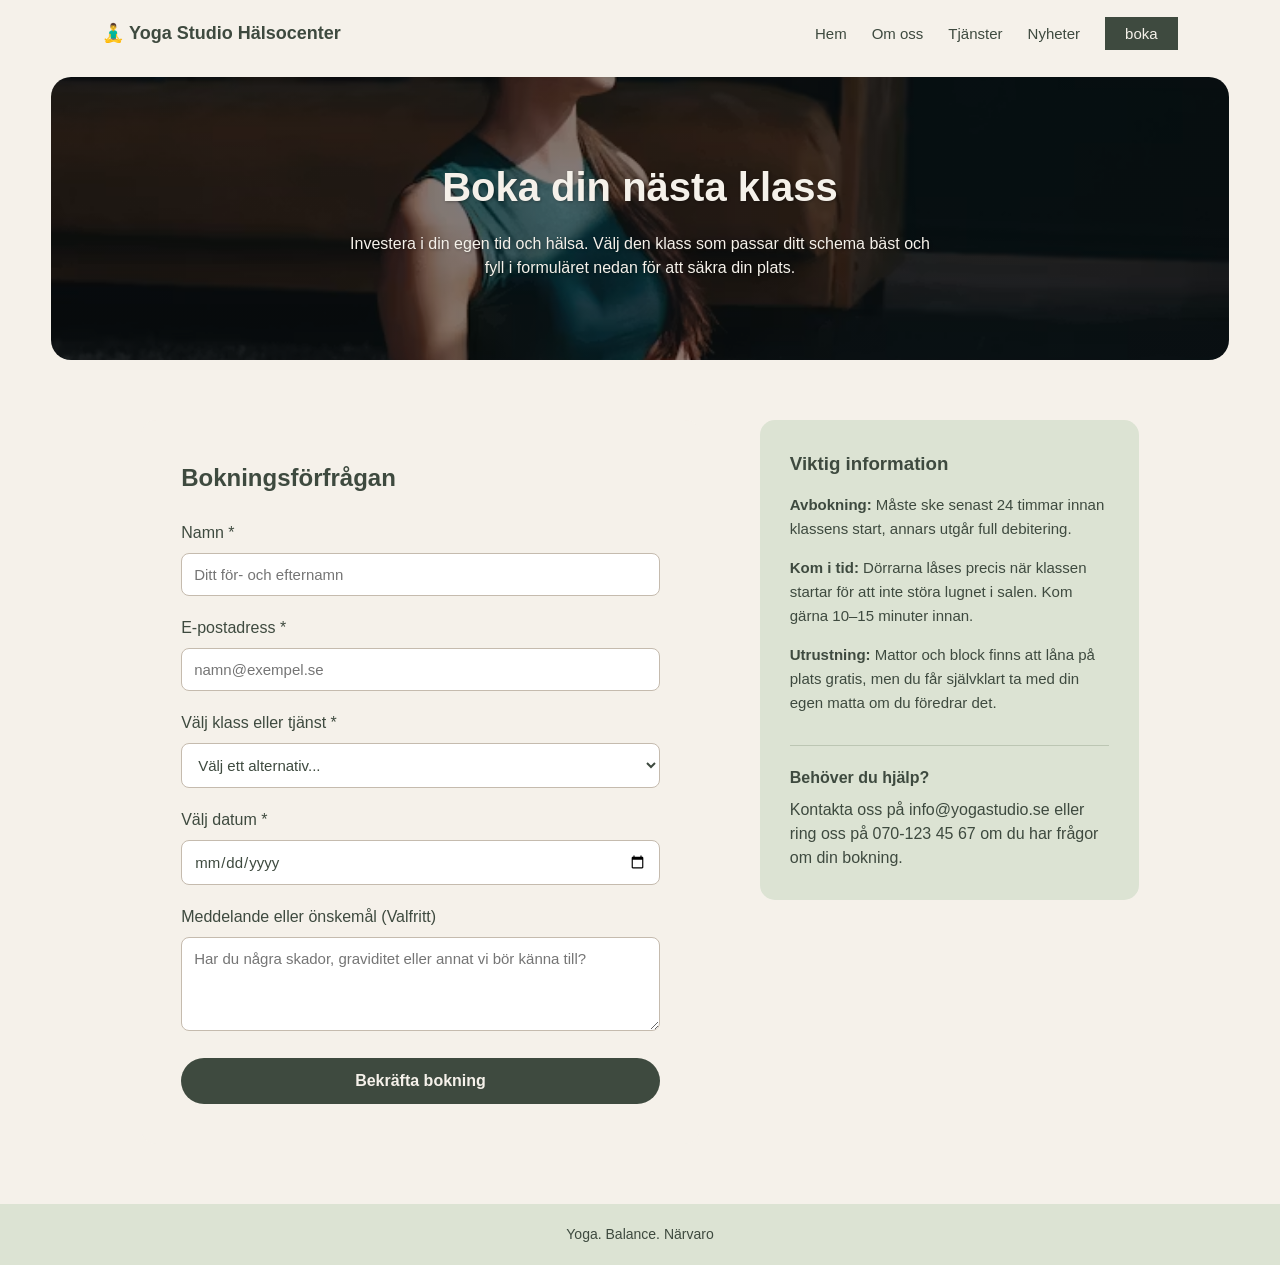
==== boka.html @ 3a4fafd0 "design för boka sidan med html, css och bilder" ====
<!DOCTYPE html>
<html lang="sv">
<head>
    <meta charset="UTF-8">
    <meta name="viewport" content="width=device-width, initial-scale=1.0">
    <title>Boka klass - Yoga Studio</title>
    <link rel="stylesheet" href="style.css">
</head>
<body>

    <!-- HEADER (Samma som tidigare) -->
    <header class="main-header">
        <div class="logo">🧘‍♂️ Yoga Studio Hälsocenter</div>
        <nav class="main-nav">
            <div class="menu-toggle">☰</div>
            <ul class="nav-links">
                <li><a href="index.html">Hem</a></li>
                <li><a href="om-oss.html">Om oss</a></li>
                <li><a href="tjanster.html">Tjänster</a></li>
                <li><a href="nyheter.html">Nyheter</a></li>
                <li><a href="boka.html" class="btn-boka active">boka</a></li>
            </ul>
        </nav>
    </header>

    <!-- UNIK HERO-SEKTION FÖR BOKNING -->
    <section class="booking-page-hero">
        <div class="booking-hero-content">
            <h1>Boka din nästa klass</h1>
            <p>Investera i din egen tid och hälsa. Välj den klass som passar ditt schema bäst och fyll i formuläret nedan för att säkra din plats.</p>
        </div>
    </section>

    <!-- BOKNINGSFORMULÄR & INFORMATION -->
    <section class="booking-section">
        <div class="booking-container">
            
            <!-- VÄNSTERKOLUMN: FORMULÄR -->
            <div class="booking-form-wrapper">
                <h2>Bokningsförfrågan</h2>
                <form action="#" method="POST" class="booking-form">
                    
                    <div class="form-group">
                        <label for="name">Namn *</label>
                        <input type="text" id="name" name="name" placeholder="Ditt för- och efternamn" required>
                    </div>

                    <div class="form-group">
                        <label for="email">E-postadress *</label>
                        <input type="email" id="email" name="email" placeholder="namn@exempel.se" required>
                    </div>

                    <div class="form-group">
                        <label for="class-select">Välj klass eller tjänst *</label>
                        <select id="class-select" name="class" required>
                            <option value="" disabled selected>Välj ett alternativ...</option>
                            <option value="vinyasa">Vinyasa Flow (150 kr)</option>
                            <option value="yin">Yin Yoga & Meditation (150 kr)</option>
                            <option value="privat">Privat Yogalektion (750 kr)</option>
                            <option value="workshop">Höst-Retreat / Workshop</option>
                        </select>
                    </div>

                    <div class="form-group">
                        <label for="date">Välj datum *</label>
                        <input type="date" id="date" name="date" required>
                    </div>

                    <div class="form-group">
                        <label for="message">Meddelande eller önskemål (Valfritt)</label>
                        <textarea id="message" name="message" rows="4" placeholder="Har du några skador, graviditet eller annat vi bör känna till?"></textarea>
                    </div>

                    <button type="submit" class="btn-submit">Bekräfta bokning</button>
                </form>
            </div>

            <!-- HÖGERKOLUMN: PRAKTISK INFO -->
            <div class="booking-info">
                <h3>Viktig information</h3>
                <ul class="info-list">
                    <li><strong>Avbokning:</strong> Måste ske senast 24 timmar innan klassens start, annars utgår full debitering.</li>
                    <li><strong>Kom i tid:</strong> Dörrarna låses precis när klassen startar för att inte störa lugnet i salen. Kom gärna 10–15 minuter innan.</li>
                    <li><strong>Utrustning:</strong> Mattor och block finns att låna på plats gratis, men du får självklart ta med din egen matta om du föredrar det.</li>
                </ul>
                
                <div class="contact-box">
                    <h4>Behöver du hjälp?</h4>
                    <p>Kontakta oss på info@yogastudio.se eller ring oss på 070-123 45 67 om du har frågor om din bokning.</p>
                </div>
            </div>

        </div>
    </section>

    <!-- FOOTER -->
    <footer class="main-footer">
        <p>Yoga. Balance. Närvaro</p>
    </footer>

</body>
</html>
---- style.css ----
/*  GRUNDSTYLING desktop läge */
* {
    margin: 0;
    padding: 0;
    box-sizing: border-box;
}

body {
    font-family: 'Arial', sans-serif;
    background-color: #F5F1EA; 
    color: #3E4A3F;           
    line-height: 1.5;
    display: flex;
    flex-direction: column;
    min-height: 100vh; 
}
/*  2. HEADER & NAVIGATION */
.main-header {
    display: flex;
    justify-content: space-between;
    align-items: center;
    padding: 20px 8%;
    background-color: #F5F1EA;
}

.logo {
    font-size: 18px;
    font-weight: bold;
}

.nav-links {
    display: flex;
    list-style: none;
    align-items: center;
}

.nav-links li {
    margin-left: 25px;
}

.nav-links a {
    text-decoration: none;
    color: #3E4A3F;
    font-size: 15px;
}

.btn-boka {
    background-color: #3E4A3F; 
    color: #F5F1EA !important;
    padding: 8px 20px;
    text-transform: lowercase;
}

.menu-toggle {
    display: none;
    font-size: 24px;
    cursor: pointer;
}

/*  3. HERO-SEKTION  */
.hero-section {
    padding: 10px 4% 40px 4%;
}

.hero-container {
    background-image: linear-gradient(rgba(0, 0, 0, 0.4), rgba(0, 0, 0, 0.4)), url('./bilder/hero-bg.avif');
    background-position: center;
    background-size: cover;
    background-repeat: no-repeat;
    border-radius: 20px;       
    padding: 100px 40px;    
    text-align: center;
}

.hero-container h1 {
    font-size: 42px;
    margin-bottom: 20px;
    color: #F5F1EA; 
    text-shadow: 1px 1px 3px rgba(0, 0, 0, 0.3); /* Ger texten lite extra skärpa */
}

.hero-container p {
    font-size: 18px;
    max-width: 600px;
    margin: 0 auto 35px auto;
    color: #F5F1EA; 
    text-shadow: 1px 1px 3px rgba(0, 0, 0, 0.3);
}

.btn-hero {
    display: inline-block;
    background-color: #7B8A65; 
    color: #F5F1EA;
    padding: 6px 20px;
    text-decoration: none;
    font-size: 12px;
    text-transform: lowercase;
}

/* 4. KORT & LAYOUT (Gemensam för Event och Nyheter) */
.scroll-container {
    display: flex;
    justify-content: center;
    gap: 30px;
    max-width: 1200px;
    margin: 0 auto;
    padding: 0 4%;
}

/* Event-kort */
.events-section {
    padding: 30px 0;
}

.event-card {
    background-color: #DCE3D3; 
    padding: 30px 20px;
    flex: 1;
    max-width: 300px;
    text-align: center; /* Centrerar texten inuti kortet */
}

.circle-icon {
    width: 80px;  
    height: 80px;
    margin: 0 auto 20px auto;
    border-radius: 50%;
    overflow: hidden; 
    border: 2px solid #3E4A3F; 
}

.circle-icon img {
    width: 100%;
    height: 100%;
    object-fit: cover; /* Ser till att bilden fyller ut cirkeln perfekt utan att tryckas ihop */
    display: block;
}

.event-card h3, .news-card h3 {
    font-size: 18px;
    margin-bottom: 10px;
}

.event-card p, .news-card p {
    font-size: 13px;
    margin-bottom: 15px;
}

.arrow-link {
    color: #3E4A3F;
    text-decoration: none;
    font-size: 14px;
    font-weight: bold;
}

/* Nyhetskort */
.news-section {
    padding: 40px 0;
}

.news-section h2 {
    padding-left: 8%;
    margin-bottom: 25px;
    font-size: 24px;
}

.news-card {
    background-color: #DCE3D3;
    padding: 20px;
    border-radius: 15px; /* Rundade hörn på nyhetskorten */
    flex: 1;
    max-width: 300px;
}


.image-container {
    background-color: #3E4A3F; 
    height: 160px;
    border-radius: 10px;       
    margin-bottom: 15px;
    overflow: hidden;        
}

.image-container img {
    width: 100%;
    height: 100%;
    border-radius: 20px;
    object-fit: cover;         /* Beskär bilden perfekt i rektangeln utan att töja ut den */
    display: block;
}
.meta {
    display: flex;
    justify-content: space-between;
    font-size: 11px;
    color: #666;
    margin-bottom: 10px;

}

/* 5. FOOTER*/
.main-footer {
    background-color: #DCE3D3;
    text-align: center;
    padding: 20px;
    font-size: 14px;
    margin-top: auto; 
}



/*  UNDERSIDOR: TJÄNSTER */
.services-page-hero {
    padding: 10px 4% 40px 4%;
}

.services-hero-content {
    background-image: linear-gradient(rgba(0, 0, 0, 0.45), rgba(0, 0, 0, 0.45)), url('bilder/tjanster-bg.avif');
    background-position: center;
    background-size: cover;
    background-repeat: no-repeat;
    border-radius: 20px;
    padding: 80px 40px;
    text-align: center;
}

.services-hero-content h1 {
    color: #F5F1EA;
    font-size: 40px;
    text-shadow: 1px 1px 3px rgba(0, 0, 0, 0.3);
    margin-bottom: 15px;
}

.services-hero-content p {
    color: #F5F1EA;
    font-size: 16px;
    text-shadow: 1px 1px 3px rgba(0, 0, 0, 0.3);
    max-width: 600px;
    margin: 0 auto;
}

.services-container {
    max-width: 1000px;
    margin: 0 auto;
    padding: 0 4%;
}

.service-row {
    display: flex;
    align-items: center;
    gap: 50px;
    margin-bottom: 60px;
}

/* Det här tricket gör att varannat kort spegelvänds på datorn! */
.service-row.reverse {
    flex-direction: row-reverse;
}

.service-image {
    flex: 1;
    height: 300px;
    border-radius: 15px;
    overflow: hidden;
}

.service-image img {
    width: 100%;
    height: 100%;
    object-fit: cover;
}

.service-text {
    flex: 1;
}

.service-text h2 {
    font-size: 26px;
    margin-bottom: 10px;
}

.price {
    font-weight: bold;
    color: #7B8A65;
    margin-bottom: 15px;
}




/*  UNDERSIDOR: OM OSS  */
.about-page-hero {
    padding: 10px 4% 40px 4%;
}

.about-hero-content {
    background-image: linear-gradient(rgba(0, 0, 0, 0.45), rgba(0, 0, 0, 0.45)), url('./bilder/about_oss_hero_image.avif');
    background-position: center;
    background-size: cover;
    background-repeat: no-repeat;
    border-radius: 20px; 
    padding: 80px 40px;
    text-align: center;
}

.about-hero-content h1 {
    color: #F5F1EA;
    font-size: 40px;
    text-shadow: 1px 1px 3px rgba(0, 0, 0, 0.3);
    margin-bottom: 15px;
}

.about-hero-content p {
    color: #F5F1EA;
    font-size: 16px;
    text-shadow: 1px 1px 3px rgba(0, 0, 0, 0.3);
    max-width: 600px;
    margin: 0 auto;
}

/* Presentations-texten */
.about-presentation {
    text-align: center;
    max-width: 800px;
    margin: 40px auto 60px auto;
    padding: 0 4%;
}

.about-presentation h2 {
    font-size: 28px;
    margin-bottom: 20px;
}

.about-presentation p {
    font-size: 16px;
    color: #4A554B;
    line-height: 1.6;
}

/* Grid för lärarna/nyckelpersonerna */
.team-section {
    padding: 0 4% 60px 4%;
    max-width: 1000px;
    margin: 0 auto;
}

.team-section h2 {
    text-align: center;
    margin-bottom: 40px;
}

.team-grid {
    display: flex;
    justify-content: center;
    gap: 40px;
}

.team-card {
    background-color: #DCE3D3; /* Mjuk, ljusgrön ton från färgpaletten */
    border-radius: 15px;
    padding: 30px 20px;
    text-align: center;
    flex: 1;
    max-width: 400px;
}

.team-image {
    width: 120px;
    height: 120px;
    margin: 0 auto 20px auto;
    border-radius: 50%;
    overflow: hidden;
    border: 3px solid #3E4A3F;
}

.team-image img {
    width: 100%;
    height: 100%;
    object-fit: cover;
}

.team-card h3 {
    font-size: 20px;
    margin-bottom: 5px;
}

.role {
    font-weight: bold;
    color: #7B8A65;
    font-size: 14px;
    margin-bottom: 15px;
}




/* 9. UNDERSIDOR: NYHETER & BLOGG */
.news-page-hero {
    padding: 10px 4% 40px 4%;
}

.news-hero-content {
    background-image: linear-gradient(rgba(0, 0, 0, 0.45), rgba(0, 0, 0, 0.45)), url('./bilder/nyheter_hero_image.webp');
    background-position: center;
    background-size: cover;
    background-repeat: no-repeat;
    border-radius: 20px;
    padding: 80px 40px;
    text-align: center;
}

.news-hero-content h1 {
    color: #F5F1EA;
    font-size: 40px;
    text-shadow: 1px 1px 3px rgba(0, 0, 0, 0.3);
    margin-bottom: 15px;
}

.news-hero-content p {
    color: #F5F1EA;
    font-size: 16px;
    text-shadow: 1px 1px 3px rgba(0, 0, 0, 0.3);
    max-width: 600px;
    margin: 0 auto;
}

/* Styla nyhetsflödet  */
.news-feed-section {
    padding: 20px 4% 60px 4%;
    max-width: 1100px;
    margin: 0 auto;
}

.news-feed-grid {
    display: grid;
    grid-template-columns: repeat(2, 1fr); /* 2 kolumner på dator */
    gap: 40px;
}

.feed-card {
    background: none;
    display: flex;
    flex-direction: column;
}

.feed-image {
    height: 220px;
    border-radius: 12px;
    overflow: hidden;
    margin-bottom: 15px;
}

.feed-image img {
    width: 100%;
    height: 100%;
    object-fit: cover;
}

.feed-card h3 {
    font-size: 22px;
    margin: 10px 0;
    color: #3E4A3F;
}

.feed-card p {
    font-size: 15px;
    color: #4A554B;
    line-height: 1.6;
    margin-bottom: 15px;
    flex-grow: 1; /* Ser till att texten fyller ut så länkarna linjerar snyggt */
}


/*ARTIKELSIDA */
.single-article-container {
    max-width: 800px;
    margin: 40px auto 80px auto;
    padding: 0 4%;
}

.back-link {
    display: inline-block;
    color: #7B8A65;
    text-decoration: none;
    font-weight: bold;
    margin-bottom: 30px;
    transition: color 0.2s;
}

.back-link:hover {
    color: #3E4A3F;
}

.full-article h1 {
    font-size: 38px;
    color: #3E4A3F;
    margin: 15px 0 25px 0;
    line-height: 1.2;
}

.article-hero-image {
    width: 100%;
    height: 400px;
    border-radius: 20px;
    overflow: hidden;
    margin-bottom: 35px;
}

.article-hero-image img {
    width: 100%;
    height: 100%;
    object-fit: cover;
}

.article-content {
    font-size: 17px;
    color: #4A554B;
    line-height: 1.8; /* Ger skönt utrymme mellan raderna */
}

.lead-paragraph {
    font-size: 20px;
    font-weight: 500;
    color: #3E4A3F;
    margin-bottom: 25px;
    line-height: 1.6;
}

.article-content p {
    margin-bottom: 20px;
}

.article-content h2 {
    font-size: 26px;
    color: #3E4A3F;
    margin: 40px 0 20px 0;
}

/* Snygg styling för citat blocket */
.article-content blockquote {
    border-left: 4px solid #7B8A65;
    padding-left: 20px;
    margin: 30px 0;
    font-style: italic;
    font-size: 20px;
    color: #3E4A3F;
}




/* BOKA-SIDA */
.booking-page-hero {
    padding: 10px 4% 40px 4%;
}

.booking-hero-content {
    background-image: linear-gradient(rgba(0, 0, 0, 0.45), rgba(0, 0, 0, 0.45)), url('./bilder/boka_hero.avif');
    background-position: center;
    background-size: cover;
    background-repeat: no-repeat;
    border-radius: 20px;
    padding: 80px 40px;
    text-align: center;
}

.booking-hero-content h1 {
    color: #F5F1EA;
    font-size: 40px;
    text-shadow: 1px 1px 3px rgba(0, 0, 0, 0.3);
    margin-bottom: 15px;
}

.booking-hero-content p {
    color: #F5F1EA;
    font-size: 16px;
    text-shadow: 1px 1px 3px rgba(0, 0, 0, 0.3);
    max-width: 600px;
    margin: 0 auto;
}

/* Layouten för bokningsdelen */
.booking-section {
    padding: 20px 4% 60px 4%;
    max-width: 1100px;
    margin: 0 auto;
}

.booking-container {
    display: flex;
    gap: 60px;
    align-items: flex-start;
}

.booking-form-wrapper {
    flex: 1.5; /* Ger formuläret lite mer utrymme på bredden */
    background-color: #F5F1EA;
    padding: 40px;
    border-radius: 15px;
}

.booking-form-wrapper h2 {
    margin-bottom: 25px;
    color: #3E4A3F;
}

.form-group {
    margin-bottom: 20px;
}

.form-group label {
    display: block;
    margin-bottom: 8px;
    font-weight: 500;
    color: #3E4A3F;
}

.form-group input,
.form-group select,
.form-group textarea {
    width: 100%;
    padding: 12px;
    border: 1px solid #C5BBAE;
    border-radius: 8px;
    background-color: #FFF;
    font-family: inherit;
    font-size: 15px;
    color: #3E4A3F;
}

.form-group input:focus,
.form-group select:focus,
.form-group textarea:focus {
    outline: none;
    border-color: #7B8A65;
}

.btn-submit {
    background-color: #3E4A3F;
    color: #F5F1EA;
    border: none;
    padding: 14px 28px;
    font-size: 16px;
    font-weight: bold;
    border-radius: 25px;
    cursor: pointer;
    transition: background-color 0.2s;
    width: 100%;
}

.btn-submit:hover {
    background-color: #526153;
}

/* Högerkolumn med info */
.booking-info {
    flex: 1;
    background-color: #DCE3D3;
    padding: 30px;
    border-radius: 15px;
}

.booking-info h3 {
    margin-bottom: 15px;
    color: #3E4A3F;
}

.info-list {
    list-style-type: none;
    padding: 0;
}

.info-list li {
    margin-bottom: 15px;
    line-height: 1.6;
    font-size: 15px;
}

.contact-box {
    margin-top: 30px;
    padding-top: 20px;
    border-top: 1px solid #BCC6B3;
}

.contact-box h4 {
    margin-bottom: 8px;
    color: #3E4A3F;
}




/*  6. MOBIL-RESPONSIVITET  */
@media (max-width: 768px) {
    .nav-links {
        display: none;
    }
    
    .menu-toggle {
        display: block;
    }

    /* Hero-texten görs smalare och mer kompakt på mobilen */
    .hero-section {
        padding: 40px 6%; /* Mer marginal på sidorna */
    }

    .hero-container {
        padding: 40px 20px;
    }

    .hero-container h1 {
        font-size: 28px;
        max-width: 90%;     /* Gör rubriken smalare */
        margin: 0 auto 15px auto;
    }

    .hero-container p {
        font-size: 14px;
        max-width: 85%;     /* Gör brödtexten smalare  */
        margin: 0 auto 20px auto;
    }

    /* Gör raderna skrollbara i sidled på mobilen */
    .scroll-container {
        justify-content: flex-start;
        overflow-x: auto;
        scroll-snap-type: x mandatory;
        padding: 10px 20px 30px 20px; /* Justerad padding */
        gap: 15px;
    }
    
    .scroll-container::-webkit-scrollbar {
        display: none; /* Gömmer skroll-listen */
    }

    .event-card, .news-card {
        min-width: 260px; /* Stabil bredd på mobilkorten */
        scroll-snap-align: center; /* Snäpper fast kortet i mitten vid skroll */
    }

    /* Smalare och mer balanserad text inuti korten på mobil */
    .event-card p, .news-card p {
        max-width: 90%;
        margin-left: auto;
        margin-right: auto;
    }

    .news-section h2 {
        padding-left: 20px;
        font-size: 22px;
    }



    /* Mobilanpassning för Tjänster-sidan */
    .service-row, .service-row.reverse {
        flex-direction: column; /* Stapla bild och text vertikalt */
        gap: 20px;
        margin-bottom: 40px;
    }

    .service-image {
        width: 100%;
        height: 200px; /* Lite lägre höjd på mobil */
    }



    /* Mobilanpassning för Om oss-sidan */
    .team-grid {
        flex-direction: column;
        align-items: center;
        gap: 20px;
    }
    
    .team-card {
        width: 100%;
    }


    /* Mobilanpassning för Nyhetssidan */
    .news-feed-grid {
        grid-template-columns: 1fr; /* 1 kolumn på mobil */
        gap: 30px;
    }

    .feed-image {
        height: 180px;
    }


    /* Mobilanpassning för Boka-sidan */
    .booking-container {
        flex-direction: column;
        gap: 30px;
    }

    .booking-form-wrapper {
        padding: 25px;
    }
    
}
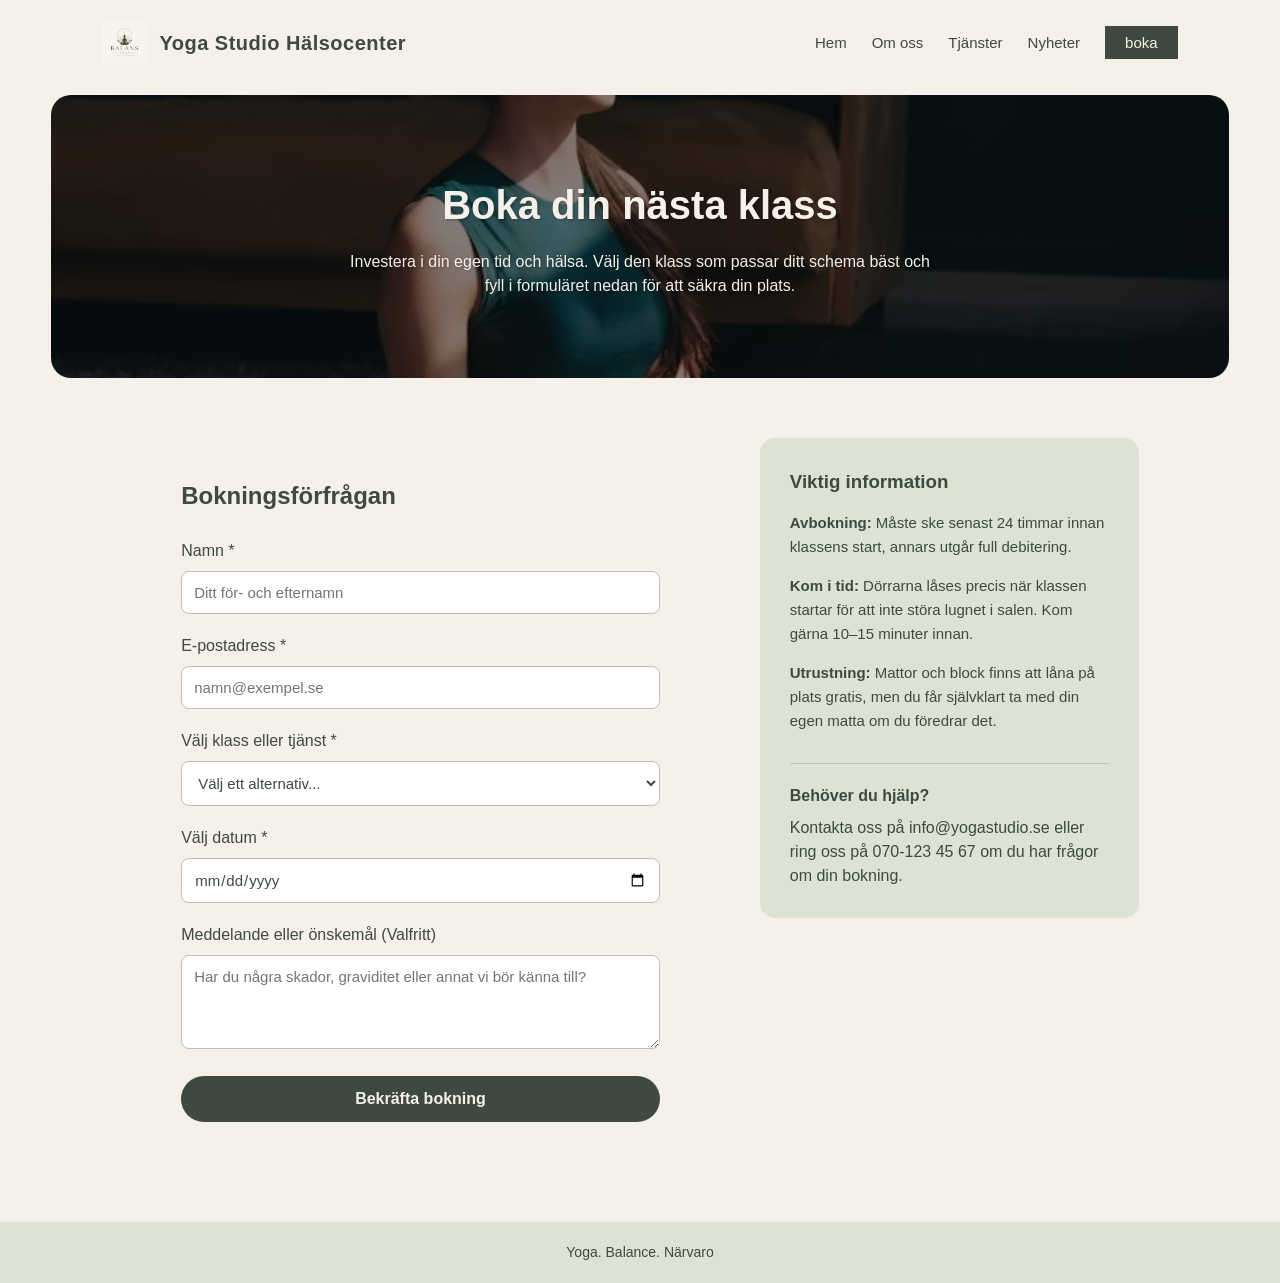
==== commit 005a2e2b: "lagt till favicon och logotypen" ====
--- a/boka.html
+++ b/boka.html
@@ -3,22 +3,31 @@
 <head>
     <meta charset="UTF-8">
     <meta name="viewport" content="width=device-width, initial-scale=1.0">
-    <title>Boka klass - Yoga Studio</title>
+    <title>Yoga Studio Hälsocenter</title>
+    
+    <link rel="icon" href="./bilder/favicon.jpg" type="image/jpeg">
+    
     <link rel="stylesheet" href="style.css">
 </head>
 <body>
 
     <!-- HEADER (Samma som tidigare) -->
-    <header class="main-header">
-        <div class="logo">🧘‍♂️ Yoga Studio Hälsocenter</div>
+<header class="main-header">
+        <div class="logo">
+            <a href="./index.html">
+                <img src="./bilder/logotyp.png" alt="Yoga Studio Hälsocenter" class="logo-img">
+                <span class="logo-text">Yoga Studio Hälsocenter</span>
+            </a>
+        </div>
+        
         <nav class="main-nav">
             <div class="menu-toggle">☰</div>
             <ul class="nav-links">
-                <li><a href="index.html">Hem</a></li>
-                <li><a href="om-oss.html">Om oss</a></li>
-                <li><a href="tjanster.html">Tjänster</a></li>
-                <li><a href="nyheter.html">Nyheter</a></li>
-                <li><a href="boka.html" class="btn-boka active">boka</a></li>
+                <li><a href="./index.html" class="active">Hem</a></li>
+                <li><a href="./om-oss.html">Om oss</a></li>
+                <li><a href="./tjanster.html">Tjänster</a></li>
+                <li><a href="./nyheter.html">Nyheter</a></li>
+                <li><a href="./boka.html" class="btn-boka">boka</a></li>
             </ul>
         </nav>
     </header>
--- a/style.css
+++ b/style.css
@@ -24,8 +24,30 @@
 }
 
 .logo {
-    font-size: 18px;
+    display: flex;
+    align-items: center;
+}
+
+/* Gör så att länken håller ihop både bild och text på en rad */
+.logo a {
+    display: flex;
+    align-items: center;
+    text-decoration: none; /* Tar bort understrykning på texten */
+    gap: 12px;             /* Skapar ett perfekt avstånd mellan bilden och texten */
+}
+
+.logo-img {
+    height: 45px;      
+    width: auto;
+    display: block;
+}
+
+/* Stylingen för företagets namn bredvid symbolen */
+.logo-text {
+    font-size: 20px;
     font-weight: bold;
+    color: #3E4A3F;       
+    letter-spacing: 0.5px; 
 }
 
 .nav-links {
@@ -699,6 +721,16 @@
         display: block;
     }
 
+    /* Gömmer texten på mobilen om skärmen är för smal */
+    .logo-text {
+        display: none; 
+    }
+    
+    /* Gör symbolen lite mindre på mobilen så den sitter perfekt */
+    .logo-img {
+        height: 38px;
+    }
+
     /* Hero-texten görs smalare och mer kompakt på mobilen */
     .hero-section {
         padding: 40px 6%; /* Mer marginal på sidorna */
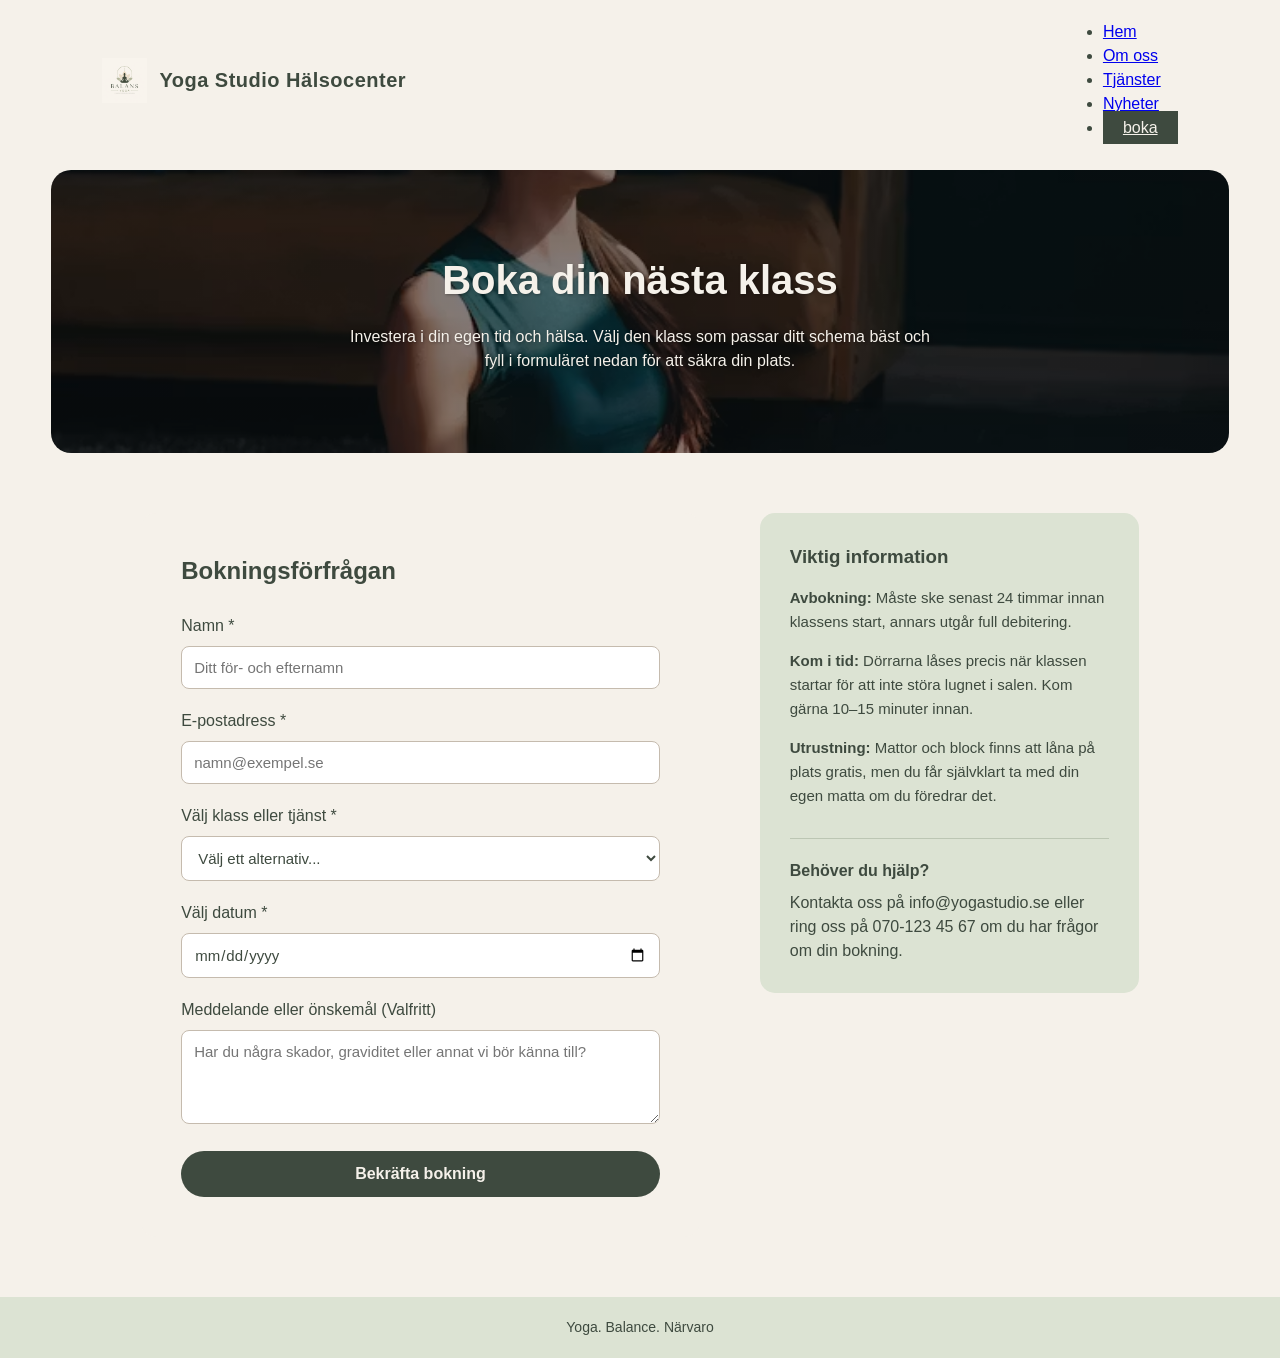
==== commit b877902a: "lagt till readme och js för hamburgar meny" ====
--- a/boka.html
+++ b/boka.html
@@ -106,6 +106,6 @@
     <footer class="main-footer">
         <p>Yoga. Balance. Närvaro</p>
     </footer>
-
+<script src="script.js"></script>
 </body>
 </html>
--- a/style.css
+++ b/style.css
@@ -48,22 +48,6 @@
     font-weight: bold;
     color: #3E4A3F;       
     letter-spacing: 0.5px; 
-}
-
-.nav-links {
-    display: flex;
-    list-style: none;
-    align-items: center;
-}
-
-.nav-links li {
-    margin-left: 25px;
-}
-
-.nav-links a {
-    text-decoration: none;
-    color: #3E4A3F;
-    font-size: 15px;
 }
 
 .btn-boka {
@@ -831,4 +815,68 @@
         padding: 25px;
     }
     
+}
+
+@media (max-width: 768px) {
+    .nav-links {
+        display: none; 
+        flex-direction: column;
+        width: 100%;
+        background-color: #F5F1EA; /* beige bakgrund */
+        position: absolute;
+        top: 70px;                 /* Justera så den landar precis under header-kant */
+        left: 0;
+        padding: 10px 0;           /* Skapar lite luft i över- och underkant av menyn */
+        box-shadow: 0px 8px 16px rgba(0,0,0,0.05); /* En mjuk skugga under menyn */
+        z-index: 1000;             /* Säkerställer att menyn lägger sig ovanpå allt annat innehåll */
+    }
+
+    /* Visa menyn när den är aktiv (via JS) */
+    .nav-links.active {
+        display: flex;
+    }
+
+    /* STYLING FÖR VARJE LISTELEMENT (MENYVAL) PÅ MOBILEN */
+    .nav-links li {
+        width: 100%;              
+        text-align: center;        /* Centrerar texten elegant */
+        border-bottom: 1px solid rgba(62, 74, 63, 0.1); /* En jättetunn, mjukgrön linje mellan valen */
+    }
+
+    /* Ta bort den sista linjen under det sista menyvalet (Boka-knappen) */
+    .nav-links li:last-child {
+        border-bottom: none;
+    }
+
+    /* STYLING FÖR SJÄLVA LÄNKARNA */
+    .nav-links li a {
+        display: block;            /* Gör hela raden klickbar */
+        padding: 15px 0;           /* Skapar ett stort och skönt klickbart område */
+        color: #3E4A3F;            /*  mörkgröna textfärg */
+        font-size: 18px;           /* Gör texten lite större och tydligare på mobilen */
+        font-weight: 500;
+        width: 100%;
+        box-sizing: border-box;
+    }
+
+    /* Effekt när man trycker/hovrar på ett menyval på mobilen */
+    .nav-links li a:hover,
+    .nav-links li a:active {
+        background-color: rgba(62, 74, 63, 0.05); /* En supertunn grön skiftning vid tryck */
+        color: #7B8A65;            /* Ändrar texten till accentgröna färg */
+    }
+
+    /* FIXA TILL BOKA-KNAPPEN SÅ DEN PASSAR IN I MOBILMENYN */
+    .nav-links li a.btn-boka {
+        background-color: #7B8A65; /* gröna färg */
+        color: #FFFFFF !important; /* Vit text så det syns bra */
+        margin: 10px auto;         /* Skapar lite distans till knappen */
+        width: 80%;                /* Gör knappen lite smalare än de andra raderna */
+        border-radius: 25px;       /* Runda, mjuka hörn som passar yoga-temat */
+        padding: 12px 0;
+    }
+    
+    .nav-links li a.btn-boka:hover {
+        background-color: #3E4A3F; /* Blir mörkgrön när man hovrar */
+    }
 }
